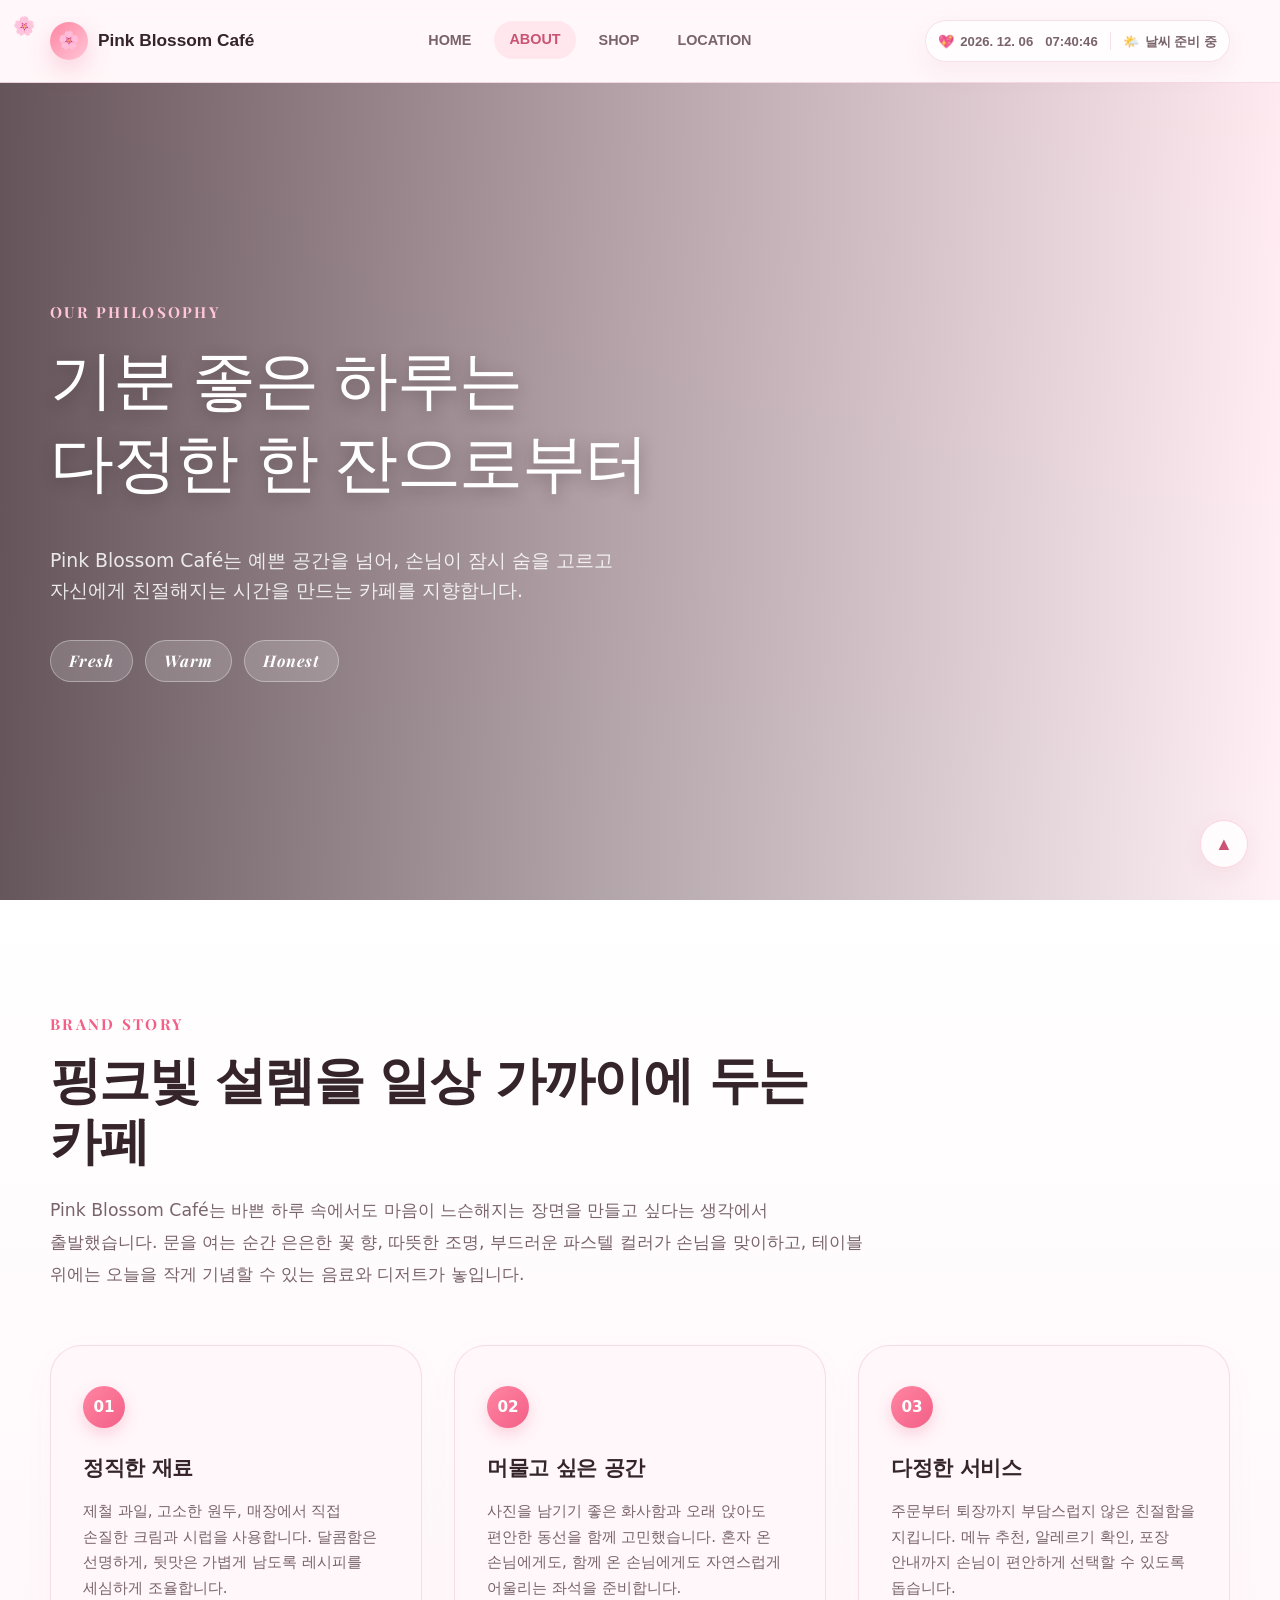
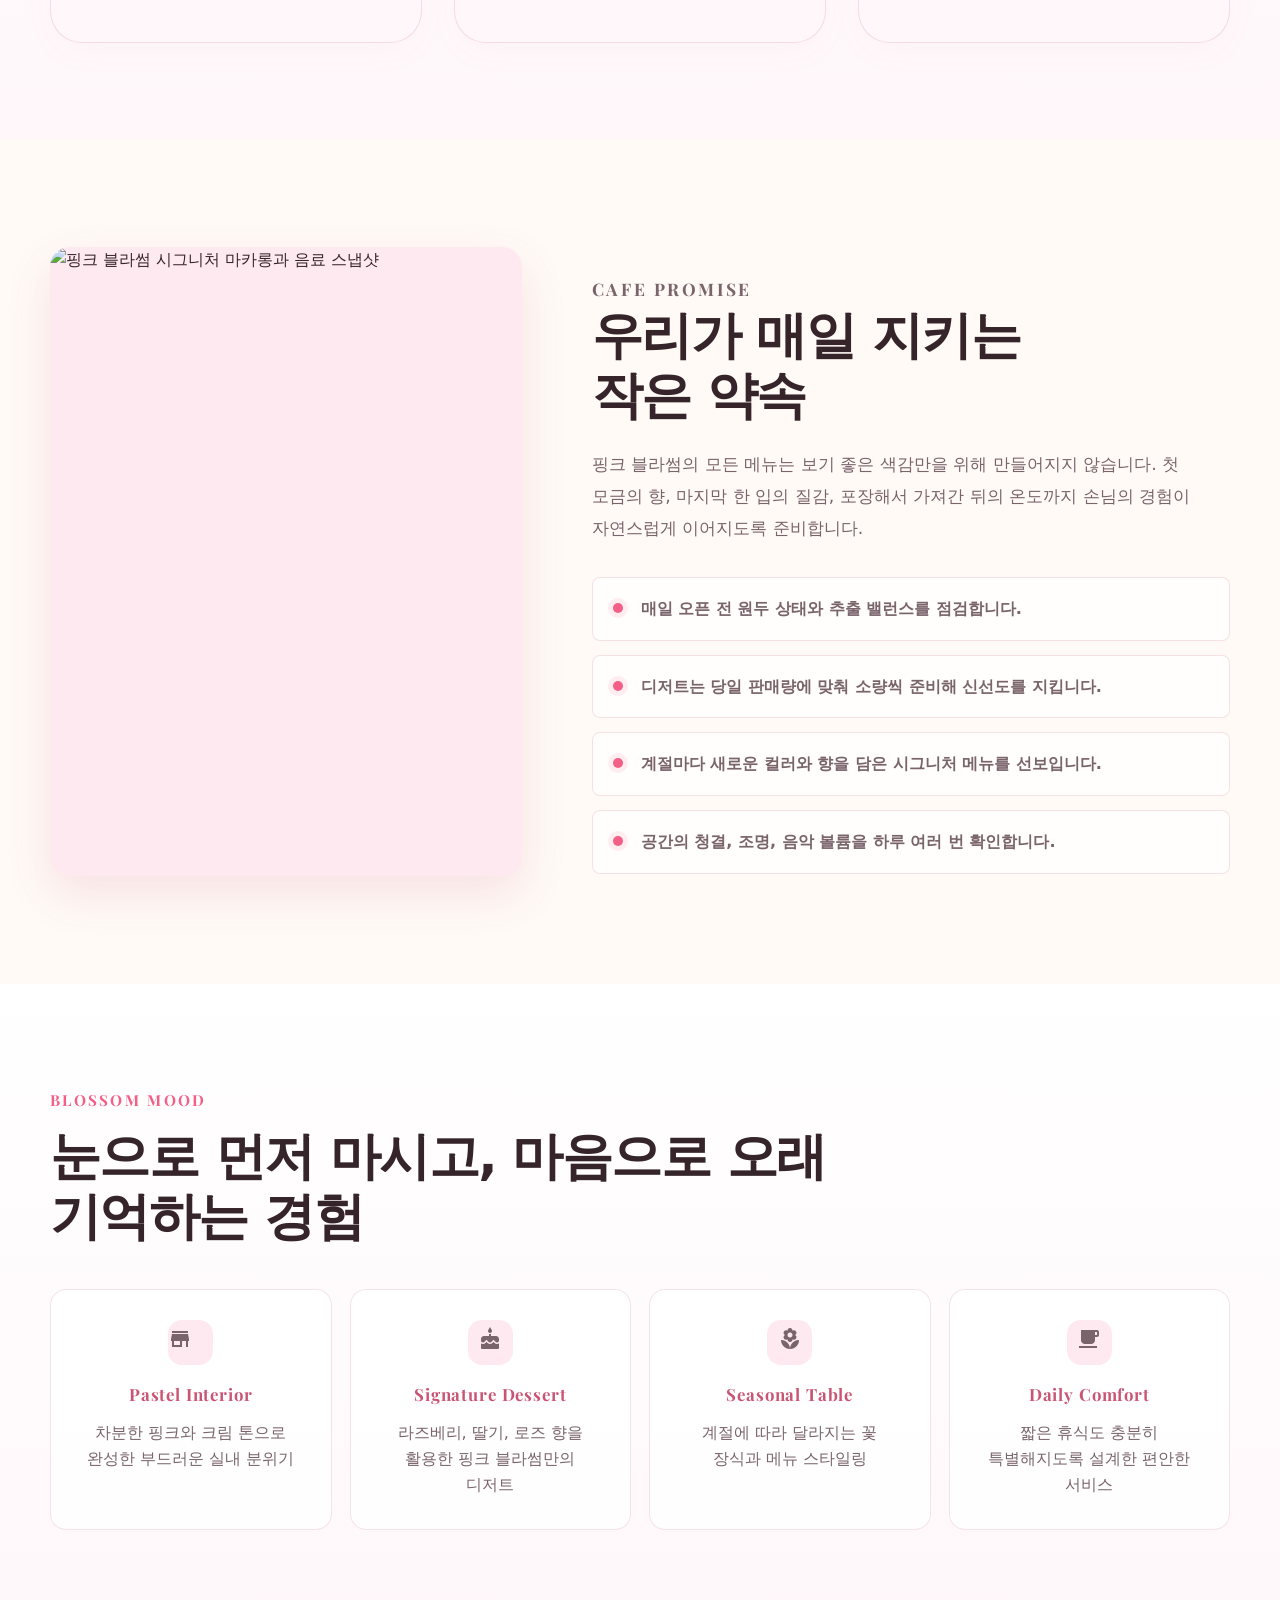
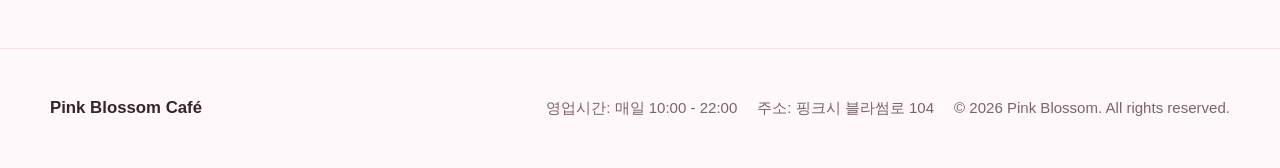
==== about.html @ 277e0fad "first commit: 핑크 블라썸 카페" ====
<!DOCTYPE html>
<html lang="ko">
<head>
    <meta charset="UTF-8">
    <meta name="viewport" content="width=device-width, initial-scale=1.0">
    <title>About | Pink Blossom Cafe</title>
    <link rel="stylesheet" href="./css/reset.css" />
    <link rel="stylesheet" href="./css/common.css" />
    <link rel="stylesheet" href="./css/about.css" />
    <link rel="stylesheet" href="https://fonts.googleapis.com/icon?family=Material+Icons">
</head>
<body>
    <header class="site-header">
        <nav class="gnb">
            <a href="index.html" class="brand">
                <span class="brand-mark">🌸</span>
                <span>Pink Blossom Café</span>
            </a>
            <ul class="nav-links">
                <li><a href="index.html">HOME</a></li>
                <li><a href="about.html" class="active">ABOUT</a></li>
                <li><a href="shop.html">SHOP</a></li>
                <li><a href="location.html">LOCATION</a></li>
            </ul>
                       <div class="status-widget">
        <div class="status-item">
            💖 <span id="date-text">0000. 00. 00</span> 
            <span id="clock-text" style="margin-left: 6px;">00:00:00</span>
        </div>
        <div class="status-divider"></div>
        <div class="status-item">🌤️ <span id="weather-text">날씨 불러오는 중</span></div>
    </div>
        </nav>
    </header>

    <main class="about-page">
        <section class="belief-slider" aria-labelledby="about-hero-title">
            <div class="slides" aria-hidden="true">
                <div class="slide is-first">
                    <img src="https://images.unsplash.com/photo-1554118811-1e0d58224f24?auto=format&fit=crop&w=1600&q=85" alt="">
                </div>
                <div class="slide is-second">
                    <img src="https://images.unsplash.com/photo-1495474472287-4d71bcdd2085?auto=format&fit=crop&w=1600&q=85" alt="">
                </div>
                <div class="slide is-third">
                    <img src="https://images.unsplash.com/photo-1488477181946-6428a0291777?auto=format&fit=crop&w=1600&q=85" alt="">
                </div>
            </div>

            <div class="belief-content">
                <p class="section-kicker">Our Philosophy</p>
                <h1 id="about-hero-title">기분 좋은 하루는<br/> 다정한 한 잔으로부터</h1>
                <p>
                    Pink Blossom Café는 예쁜 공간을 넘어, 손님이 잠시 숨을 고르고
                    자신에게 친절해지는 시간을 만드는 카페를 지향합니다.
                </p>
                <div class="belief-points" aria-label="Pink Blossom Cafe values">
                    <span>Fresh</span>
                    <span>Warm</span>
                    <span>Honest</span>
                </div>
            </div>
        </section>

        <section class="about-story">
            <div class="about-inner">
                <div class="story-lead">
                    <p class="section-kicker">Brand Story</p>
                    <h2>핑크빛 설렘을 일상 가까이에 두는 카페</h2>
                    <p>
                        Pink Blossom Café는 바쁜 하루 속에서도 마음이 느슨해지는 장면을
                        만들고 싶다는 생각에서 출발했습니다. 문을 여는 순간 은은한 꽃 향,
                        따뜻한 조명, 부드러운 파스텔 컬러가 손님을 맞이하고, 테이블 위에는
                        오늘을 작게 기념할 수 있는 음료와 디저트가 놓입니다.
                    </p>
                </div>

                <div class="story-grid">
                    <article class="story-card">
                        <span class="card-number">01</span>
                        <h3>정직한 재료</h3>
                        <p>
                            제철 과일, 고소한 원두, 매장에서 직접 손질한 크림과 시럽을 사용합니다.
                            달콤함은 선명하게, 뒷맛은 가볍게 남도록 레시피를 세심하게 조율합니다.
                        </p>
                    </article>
                    <article class="story-card">
                        <span class="card-number">02</span>
                        <h3>머물고 싶은 공간</h3>
                        <p>
                            사진을 남기기 좋은 화사함과 오래 앉아도 편안한 동선을 함께 고민했습니다.
                            혼자 온 손님에게도, 함께 온 손님에게도 자연스럽게 어울리는 좌석을 준비합니다.
                        </p>
                    </article>
                    <article class="story-card">
                        <span class="card-number">03</span>
                        <h3>다정한 서비스</h3>
                        <p>
                            주문부터 퇴장까지 부담스럽지 않은 친절함을 지킵니다. 메뉴 추천,
                            알레르기 확인, 포장 안내까지 손님이 편안하게 선택할 수 있도록 돕습니다.
                        </p>
                    </article>
                </div>
            </div>
        </section>

<section class="promise-section">
    <div class="about-inner promise-layout">
        <div class="promise-image">
            <img src="https://images.unsplash.com/photo-1559925393-8be0ec4767c8?auto=format&fit=crop&w=600&q=85" alt="핑크 블라썸 시그니처 마카롱과 음료 스냅샷">
        </div>
        <div class="promise-copy">
            <p class="section-kicker">Cafe Promise</p>
            <h2>우리가 매일 지키는<br/> 작은 약속</h2>
            <p>
                핑크 블라썸의 모든 메뉴는 보기 좋은 색감만을 위해 만들어지지 않습니다.
                첫 모금의 향, 마지막 한 입의 질감, 포장해서 가져간 뒤의 온도까지
                손님의 경험이 자연스럽게 이어지도록 준비합니다.
            </p>
            <ul class="promise-list">
                <li>매일 오픈 전 원두 상태와 추출 밸런스를 점검합니다.</li>
                <li>디저트는 당일 판매량에 맞춰 소량씩 준비해 신선도를 지킵니다.</li>
                <li>계절마다 새로운 컬러와 향을 담은 시그니처 메뉴를 선보입니다.</li>
                <li>공간의 청결, 조명, 음악 볼륨을 하루 여러 번 확인합니다.</li>
            </ul>
        </div>
    </div>
</section>

        <section class="mood-section">
            <div class="about-inner">
                <div class="mood-header">
                    <p class="section-kicker">Blossom Mood</p>
                    <h2>눈으로 먼저 마시고, 마음으로 오래 기억하는 경험</h2>
                </div>
               <div class="mood-grid">
            <div class="mood-item">
                <span class="material-icons mood-icon">storefront</span>
                <strong>Pastel Interior</strong>
                <span>차분한 핑크와 크림 톤으로 완성한 부드러운 실내 분위기</span>
            </div>
            <div class="mood-item">
                <span class="material-icons mood-icon">cake</span>
                <strong>Signature Dessert</strong>
                <span>라즈베리, 딸기, 로즈 향을 활용한 핑크 블라썸만의 디저트</span>
            </div>
            <div class="mood-item">
                <span class="material-icons mood-icon">local_florist</span>
                <strong>Seasonal Table</strong>
                <span>계절에 따라 달라지는 꽃 장식과 메뉴 스타일링</span>
            </div>
            <div class="mood-item">
                <span class="material-icons mood-icon">local_cafe</span>
                <strong>Daily Comfort</strong>
                <span>짧은 휴식도 충분히 특별해지도록 설계한 편안한 서비스</span>
            </div>
        </div>
            </div>
        </section>
    </main>

    <footer class="site-footer">
        <div class="footer-inner">
            <div class="footer-brand">Pink Blossom Café</div>
            <ul class="footer-info">
                <li>영업시간: 매일 10:00 - 22:00</li>
                <li>주소: 핑크시 블라썸로 104</li>
                <li>© 2026 Pink Blossom. All rights reserved.</li>
            </ul>
        </div>
    </footer>

        <!-- 첫번째 화면으로 돌아가기 -->
        <div class="back" onclick="window.scrollTo({top: 0, behavior: 'smooth'});"></div>

        <!-- 마우스 이벤트 -->
        <div class="cursor-follower"></div> 

    <script src="js/main.js"></script>
</body>
</html>
---- css/common.css ----
/* css/common.css */

/* 구글 웹폰트 및 프리텐다드 불러오기 */
@import url('https://fonts.googleapis.com/css2?family=Playfair+Display:ital,wght@0,400..900;1,400..900&display=swap');
@import url("https://cdn.jsdelivr.net/gh/orioncactus/pretendard@v1.3.9/dist/web/static/pretendard.css");

/* 2. 전역 본문 폰트 지정 (기본값은 깔끔한 프리텐다드로!) */
body {
    font-family: "Pretendard", -apple-system, BlinkMacSystemFont, system-ui, Roboto, sans-serif;
}

/* 메인 타이틀이나 영어로 된 헤드라인에만 Playfair Display 적용 */
.hero-title span, 
.section-title,
.shop-title,
.story-subtitle {
    font-family: 'Playfair Display', Georgia, serif;
    font-style: italic; 
}

/* 1. 디자인 시스템 변수 및 전역 초기화 */
:root {
    --pink-50: #fff7fa;
    --pink-100: #ffe9f0;
    --pink-200: #ffd3df;
    --pink-400: #ff85a2;
    --pink-500: #f35f87;
    --rose: #c95473;
    --cream: #fffaf6;
    --ink: #35252b;
    --muted: #7a646c;
    --line: rgba(201, 84, 115, 0.16);
    --shadow: 0 18px 45px rgba(201, 84, 115, 0.14);
}

* {
    box-sizing: border-box;
}

html {
    scroll-behavior: smooth;
}

body {
    margin: 0;
    padding-top: 82px;
    color: var(--ink);
    font-family: "Pretendard", "Noto Sans KR", "Apple SD Gothic Neo", Arial, sans-serif;
    line-height: 1.6;
    background: linear-gradient(180deg, var(--pink-50) 0%, #ffffff 48%, var(--cream) 100%);
}

a {
    color: inherit;
    text-decoration: none;
}

img {
    display: block;
    width: 100%;
    height: 100%;
    object-fit: cover;
}

/* 2. 상단 헤더 & 네비게이션 (GNB) */
.site-header {
    position: fixed;
    top: 0;
    left: 0;
    right: 0;
    z-index: 20;
    border-bottom: 1px solid var(--line);
    background: rgba(255, 247, 250, 0.88);
    backdrop-filter: blur(18px);
}

.gnb {
    display: flex;
    align-items: center;
    justify-content: space-between;
    gap: 28px;
    width: min(1180px, calc(100% - 40px));
    min-height: 82px;
    margin: 0 auto;
}

.brand {
    display: inline-flex;
    align-items: center;
    gap: 10px;
    font-size: 1.08rem;
    font-weight: 800;
    white-space: nowrap;
}

.brand-mark {
    display: grid;
    width: 38px;
    height: 38px;
    place-items: center;
    border-radius: 50%;
    color: #ffffff;
    background: linear-gradient(135deg, var(--pink-400), #ffc6d7);
    box-shadow: 0 10px 24px rgba(243, 95, 135, 0.25);
}

.nav-links {
    display: flex;
    align-items: center;
    justify-content: center;
    gap: 8px;
    margin: 0;
    padding: 0;
    list-style: none;
}

.nav-links a {
    display: inline-flex;
    align-items: center;
    min-height: 38px;
    padding: 0 15px;
    border-radius: 999px;
    color: var(--muted);
    font-size: 0.9rem;
    font-weight: 700;
    transition: color 180ms ease, background-color 180ms ease, transform 180ms ease;
}

.nav-links a:hover,
.nav-links a:focus-visible,
.nav-links a.active {
    color: var(--rose);
    background: rgba(255, 133, 162, 0.14);
    transform: translateY(-1px);
    outline: none;
}

/* 3. 날씨 & 시간 위젯 */
.status-widget {
    display: flex;
    align-items: center;
    gap: 12px;
    min-height: 42px;
    padding: 7px 12px;
    border: 1px solid var(--line);
    border-radius: 999px;
    color: var(--muted);
    background: rgba(255, 255, 255, 0.72);
    box-shadow: 0 10px 26px rgba(201, 84, 115, 0.08);
    font-size: 0.82rem;
    font-weight: 700;
    white-space: nowrap;
}

.status-item {
    display: inline-flex;
    align-items: center;
    gap: 6px;
}

.status-divider {
    width: 1px;
    height: 18px;
    background: var(--line);
}

/* 4. 하단 푸터 */
.site-footer {
    padding: 46px 0;
    border-top: 1px solid var(--line);
    background: #fff7fa;
}

.footer-inner {
    display: flex;
    align-items: center;
    justify-content: space-between;
    gap: 28px;
    width: min(1180px, calc(100% - 40px));
    margin: 0 auto;
    color: var(--muted);
    font-size: 0.94rem;
}

.footer-brand {
    color: var(--ink);
    font-size: 1.05rem;
    font-weight: 900;
}

.footer-info {
    display: flex;
    flex-wrap: wrap;
    justify-content: flex-end;
    gap: 10px 20px;
    margin: 0;
    padding: 0;
    list-style: none;
}

/* 5. 헤더/푸터 반응형 미디어쿼리 */
@media (max-width: 920px) {
    body { padding-top: 132px; }
    .gnb { flex-wrap: wrap; justify-content: center; gap: 12px 18px; padding: 14px 0; }
    .brand { flex: 1 1 100%; justify-content: center; }
    .footer-inner { align-items: flex-start; flex-direction: column; }
    .footer-info { justify-content: flex-start; }
}

@media (max-width: 640px) {
    body { padding-top: 178px; }
    .gnb { width: min(100% - 28px, 1180px); }
    .nav-links { width: 100%; justify-content: space-between; gap: 2px; }
    .nav-links a { padding: 0 9px; font-size: 0.78rem; }
    .status-widget { width: 100%; justify-content: center; border-radius: 18px; white-space: normal; }
    .footer-inner { width: min(100% - 28px, 1180px); }
}


/* css/common.css 맨 하단 교체 부착 */

.back {
    /* 1. 화면 우측 하단에 완벽한 원형으로 고정 */
    position: fixed;
    right: 32px;
    bottom: 32px;
    width: 48px;  /* 가로세로 똑같이 줘서 예쁜 정원 만들기 */
    height: 48px;
    z-index: 100;
    
    /* 2. 핑크 블라썸 특유의 맑고 영롱한 유리 효과 */
    background: rgba(255, 255, 255, 0.85);
    backdrop-filter: blur(8px);
    border: 1px solid var(--pink-200);
    border-radius: 50%; /* 완벽한 동그라미 */
    
    /* 3. 내부 화살표(▲) 정중앙 정렬 및 스타일 */
    display: flex;
    align-items: center;
    justify-content: center;
    color: var(--rose);
    font-size: 18px;
    cursor: pointer;
    box-shadow: 0 6px 20px rgba(201, 84, 115, 0.08);
    
    /* 4. 꾸물거림 없는 깔끔한 직선/곡선 모션 세팅 */
    transform: translateY(0);
    /* 찌그러지는 scale 대신 위치(transform)와 부드러운 색상 변화만 타겟팅 */
    transition: transform 0.3s cubic-bezier(0.25, 1, 0.5, 1), 
                background-color 0.2s ease, 
                color 0.2s ease, 
                box-shadow 0.2s ease;
}

/* 텍스트 대신 깔끔하게 위를 가리키는 화살표 기호 가상요소로 심기 */
.back::before {
    content: '▲'; /* 가상 요소로 화살표 배치 */
    font-family: sans-serif;
}

/* 마우스 올렸을 때 (Hover) */
.back:hover {
    background: var(--pink-500);
    color: #ffffff;
    border-color: var(--pink-500);
    box-shadow: 0 10px 24px rgba(243, 95, 135, 0.25);
    
    /* ★ 꾸물거리지 않게 scale(크기 변화)은 빼버리고, 위로 5px만 쇽- 깔끔하게 리프팅! */
    transform: translateY(-5px); 
}

/* 클릭하는 순간 (Active) */
.back:active {
    /* 누르면 제자리로 슥 내려앉는 직관적인 피드백 */
    transform: translateY(-1px);
    background: var(--rose);
    border-color: var(--rose);
}


/* =========================================================
    마우스를 따라다니는 커서 팔로워 스타일
   ========================================================= */
.cursor-follower {
    position: fixed;
    top: 0;
    left: 0;
    width: 24px;
    height: 24px;
    z-index: 9999;
    pointer-events: none; 
    display: flex;
    align-items: center;
    justify-content: center;
    font-size: 18px;
    line-height: 1;
    margin-left: 12px;
    margin-top: 14px;
    opacity: 0.85;
    transition: transform 0.14s cubic-bezier(0.215, 0.610, 0.355, 1);
    will-change: transform;
}
---- css/about.css ----
@import url('https://fonts.googleapis.com/css2?family=Playfair+Display:ital,wght@0,400..900;1,400..900&display=swap');
@import url("https://cdn.jsdelivr.net/gh/orioncactus/pretendard@v1.3.9/dist/web/static/pretendard.css");
@import url('https://fonts.googleapis.com/css2?family=Nanum+Handwriting&family=Gowun+Batang&display=swap');
@import url("https://cdn.jsdelivr.net/gh/orioncactus/pretendard@v1.3.9/dist/web/static/pretendard.css");
@font-face {
    font-family: 'EarlySummerFloweringTreeV20JangHyeri';
    src: url('https://cdn.jsdelivr.net/gh/projectnoonnu/2604-1@1.0/Asummerflowertree-Bold.woff2') format('woff2');
    font-weight: normal;
    font-display: swap;
}
.about-page {
    overflow: hidden;
}

.about-inner {
    width: min(1180px, calc(100% - 40px));
    margin: 0 auto;
}

.section-kicker {
    margin: 0 0 14px;
    color: var(--pink-500);
    font-size: 0.95rem;
    font-weight: 900;
    letter-spacing: 0.12em;
    text-transform: uppercase;
}

.belief-slider {
    position: relative;
    min-height: calc(100vh - 82px);
    display: grid;
    align-items: center;
    isolation: isolate;
    background: var(--pink-100);
}

.slides,
.slide {
    position: absolute;
    inset: 0;
}

.slides {
    z-index: 0;
    overflow: hidden;
}

.slide {
    opacity: 0;
    transform: scale(1.04);
    animation: aboutSlide 18s infinite;
}

.slide img {
    filter: saturate(0.95) brightness(0.82);
}

.slide.is-second {
    animation-delay: 6s;
}

.slide.is-third {
    animation-delay: 12s;
}

.belief-slider::after {
    content: "";
    position: absolute;
    inset: 0;
    z-index: 1;
    background:
        linear-gradient(90deg, rgba(53, 37, 43, 0.76) 0%, rgba(53, 37, 43, 0.38) 47%, rgba(255, 233, 240, 0.18) 100%),
        linear-gradient(180deg, rgba(255, 247, 250, 0.04) 0%, rgba(255, 247, 250, 0.72) 100%);
}

.belief-content {
    position: relative;
    z-index: 2;
    width: min(1180px, calc(100% - 40px));
    margin: 0 auto;
    padding: 80px 0;
    color: #ffffff;
}

.belief-content .section-kicker {
    color: #ffc6d7;
}

.belief-content h1 {
    max-width: 780px;
    margin: 0;
    font-size: clamp(2.7rem, 6vw, 5.6rem);
    line-height: 1.08;
    letter-spacing: 0;
}

.belief-content p:not(.section-kicker) {
    max-width: 620px;
    margin: 26px 0 34px;
    color: rgba(255, 255, 255, 0.86);
    font-size: clamp(1rem, 1.7vw, 1.18rem);
    word-break: keep-all;
}

.belief-points {
    display: flex;
    flex-wrap: wrap;
    gap: 12px;
}

.belief-points span {
    display: inline-flex;
    align-items: center;
    min-height: 42px;
    padding: 0 18px;
    border: 1px solid rgba(255, 255, 255, 0.35);
    border-radius: 999px;
    background: rgba(255, 255, 255, 0.16);
    backdrop-filter: blur(12px);
    font-weight: 800;
    cursor: pointer;
    transition: all 0.3s cubic-bezier(0.16, 1, 0.3, 1);
}

.belief-points span:hover {
    color: var(--pink-500);
    background: rgba(255, 255, 255, 0.92);    
    border-color: var(--pink-200);            
    transform: translateY(-2px);              
    box-shadow: 0 8px 20px rgba(255, 233, 240, 0.3); 
}

.about-story {
    padding: 112px 0 96px;
    background: linear-gradient(180deg, #ffffff 0%, var(--pink-50) 100%);
}

.story-lead {
    max-width: 820px;
    margin-bottom: 54px;
}

.story-lead h2,
.promise-copy h2,
.mood-header h2 {
    margin: 0;
    color: var(--ink);
    font-size: clamp(2rem, 4vw, 3.5rem);
    line-height: 1.18;
    letter-spacing: 0;
    word-break: keep-all;
}

.story-lead p:not(.section-kicker),
.promise-copy p {
    margin: 24px 0 0;
    color: var(--muted);
    font-size: 1.08rem;
    line-height: 1.85;
    word-break: keep-all;
}

.story-grid {
    display: grid;
    grid-template-columns: repeat(auto-fit, minmax(300px, 1fr));
    gap: 32px;
    margin-top: 50px;
}

.story-card {
    position: relative;
    padding: 40px 32px;           
    background: var(--pink-50);  
    border: 1px solid var(--line);
    border-radius: 32px;          
    box-shadow: 0 10px 35px rgba(201, 84, 115, 0.03); 
    transform: translateY(0);
    transition: transform 0.4s cubic-bezier(0.16, 1, 0.3, 1), 
                box-shadow 0.4s ease, 
                background-color 0.3s ease;
}

.story-card:hover {
    transform: translateY(-8px);    
    background: #ffffff;  
    box-shadow: var(--shadow);
}

.card-number {
    display: inline-flex;
    align-items: center;
    justify-content: center;
    width: 42px;
    height: 42px;
    background: linear-gradient(135deg, var(--pink-400), var(--pink-500));
    color: #ffffff;
    font-size: 0.95rem;
    font-weight: 800;
    border-radius: 50%;
    box-shadow: 0 6px 15px rgba(243, 95, 135, 0.25);
    margin-bottom: 24px;       
}

.story-card h3 {
    margin: 0 0 14px;
    font-size: 1.3rem;
    font-weight: 800;
    color: var(--ink);
    letter-spacing: -0.02em;
}

.story-card p {
    margin: 0;
    font-size: 0.94rem;
    line-height: 1.7;
    color: var(--muted);
    word-break: keep-all;       
}

.promise-section {
    padding: 108px 0;
    background: #fffaf6;
}

.promise-layout {
    display: grid;
    grid-template-columns: minmax(280px, 0.85fr) minmax(0, 1.15fr); 
    gap: 70px;
    align-items: center;
}

.promise-image {
    overflow: hidden;
    width: 100%;
    aspect-ratio: 3 / 4;
    max-height: 640px;
    border-radius: 20px;
    box-shadow: var(--shadow);
    background: var(--pink-100);
}

.promise-image img {
    display: block;
    width: 100%;
    height: 100%;
    object-fit: cover; 
}

.promise-list {
    display: grid;
    gap: 14px;
    margin: 32px 0 0;
    padding: 0;
    list-style: none;
}

.promise-list li {
    position: relative;
    padding: 18px 20px 18px 48px;
    border: 1px solid var(--line);
    border-radius: 8px;
    color: var(--muted);
    background: rgba(255, 255, 255, 0.72);
    font-weight: 700;
    word-break: keep-all;
}

.promise-list li::before {
    content: "";
    position: absolute;
    left: 20px;
    top: 25px;
    width: 10px;
    height: 10px;
    border-radius: 50%;
    background: var(--pink-500);
    box-shadow: 0 0 0 5px rgba(255, 133, 162, 0.14);
    transform: translateY(0);
    transition: transform 0.4s cubic-bezier(0.16, 1, 0.3, 1), 
                box-shadow 0.4s ease, 
                background-color 0.3s ease;
}

.promise-list li:hover::before {
    background: var(--rose);                      
    box-shadow: 0 0 0 8px rgba(243, 95, 135, 0.3); 
    transform: translateY(-4px);                   
}


.mood-section {
    padding: 104px 0 118px;
    background: linear-gradient(180deg, #ffffff 0%, var(--pink-50) 100%);
}

.mood-header {
    max-width: 780px;
    margin-bottom: 42px;
}

.mood-grid {
    display: grid;
    grid-template-columns: repeat(4, minmax(0, 1fr));
    gap: 18px;
    width: 100%;
    justify-content: center;
}

.mood-item {
    min-height: 190px;
    display: flex;
    flex-direction: column;
    justify-content: space-between;
    padding: 26px;
    border: 1px solid var(--line);
    border-radius: 8px;
    background: rgba(255, 255, 255, 0.84);
}

.mood-item strong {
    color: var(--rose);
    font-size: 1.05rem;
}

.mood-item span {
    color: var(--muted);
    line-height: 1.65;
    word-break: keep-all;
}

.about-page {
    font-family: "Pretendard", -apple-system, BlinkMacSystemFont, system-ui, sans-serif;
}

.section-kicker,
.belief-points span,
.mood-item strong {
    font-family: 'Playfair Display', serif;
    font-weight: 700;
    letter-spacing: 0.05em;
}

.belief-points span {
    font-style: italic;
}

.belief-content h1 {
    font-family: 'EarlySummerFloweringTreeV20JangHyeri', cursive, sans-serif;
    font-size: 4.0rem; 
    font-weight: 400; 
    line-height: 1.3;
    letter-spacing: -0.02em;
    color: #ffffff;
    margin: 0 0 40px;
    text-shadow: 0 4px 15px rgba(53, 37, 43, 0.4);
}

.story-lead h2,
.promise-copy h2,
.mood-header h2 {
    letter-spacing: -0.03em;
}

.section-kicker {
    letter-spacing: 0.15em;
}

.mood-icon {
    font-size: 2.2rem;
    color: var(--pink-400);
    margin-bottom: 16px;
    background: var(--pink-100);
    width: 45px;
    height: 45px;
    display: inline-flex;
    align-items: center;
    justify-content: center;
    border-radius: 14px;
    transition: transform 0.3s ease, background-color 0.3s ease;
    margin-left: auto;
    margin-right: auto;
}


.mood-item {
    min-height: 240px;
    display: flex;
    flex-direction: column;
    justify-content: flex-start;
    align-items: center; 
    text-align: center; 
    
    border: 1px solid var(--line);
    border-radius: 16px;
    background: rgba(255, 255, 255, 0.84);
    transition: all 0.3s ease;
    padding: 30px;
}

.mood-item:hover {
    box-shadow: var(--shadow);
    background: #ffffff;
}

.mood-item:hover .mood-icon {
    color: #ffffff;
    background-color: var(--pink-500); 
}

.mood-item strong {
    margin-bottom: 12px;
    display: block;
}

@keyframes aboutSlide {
    0% {
        opacity: 0;
        transform: scale(1.04);
    }
    8% {
        opacity: 1;
    }
    34% {
        opacity: 1;
    }
    42% {
        opacity: 0;
        transform: scale(1.12);
    }
    100% {
        opacity: 0;
        transform: scale(1.12);
    }
}

@media (prefers-reduced-motion: reduce) {
    .slide {
        animation: none;
    }

    .slide.is-first {
        opacity: 1;
    }
}

@media (max-width: 920px) {
    .belief-slider {
        min-height: auto;
    }

    .belief-content {
        padding: 92px 0;
    }

    .story-grid,
    .promise-layout,
    .mood-grid {
        grid-template-columns: 1fr;
    }

    .promise-image {
        min-height: 420px;
    }

    .story-card {
        min-height: auto;
    }
}

@media (max-width: 640px) {
    .about-inner,
    .belief-content {
        width: min(100% - 28px, 1180px);
    }

    .about-story,
    .promise-section,
    .mood-section {
        padding: 76px 0;
    }

    .belief-content {
        padding: 74px 0;
    }

    .belief-content h1 {
        font-size: 2.45rem;
    }

    .promise-image {
        min-height: 330px;
    }
}
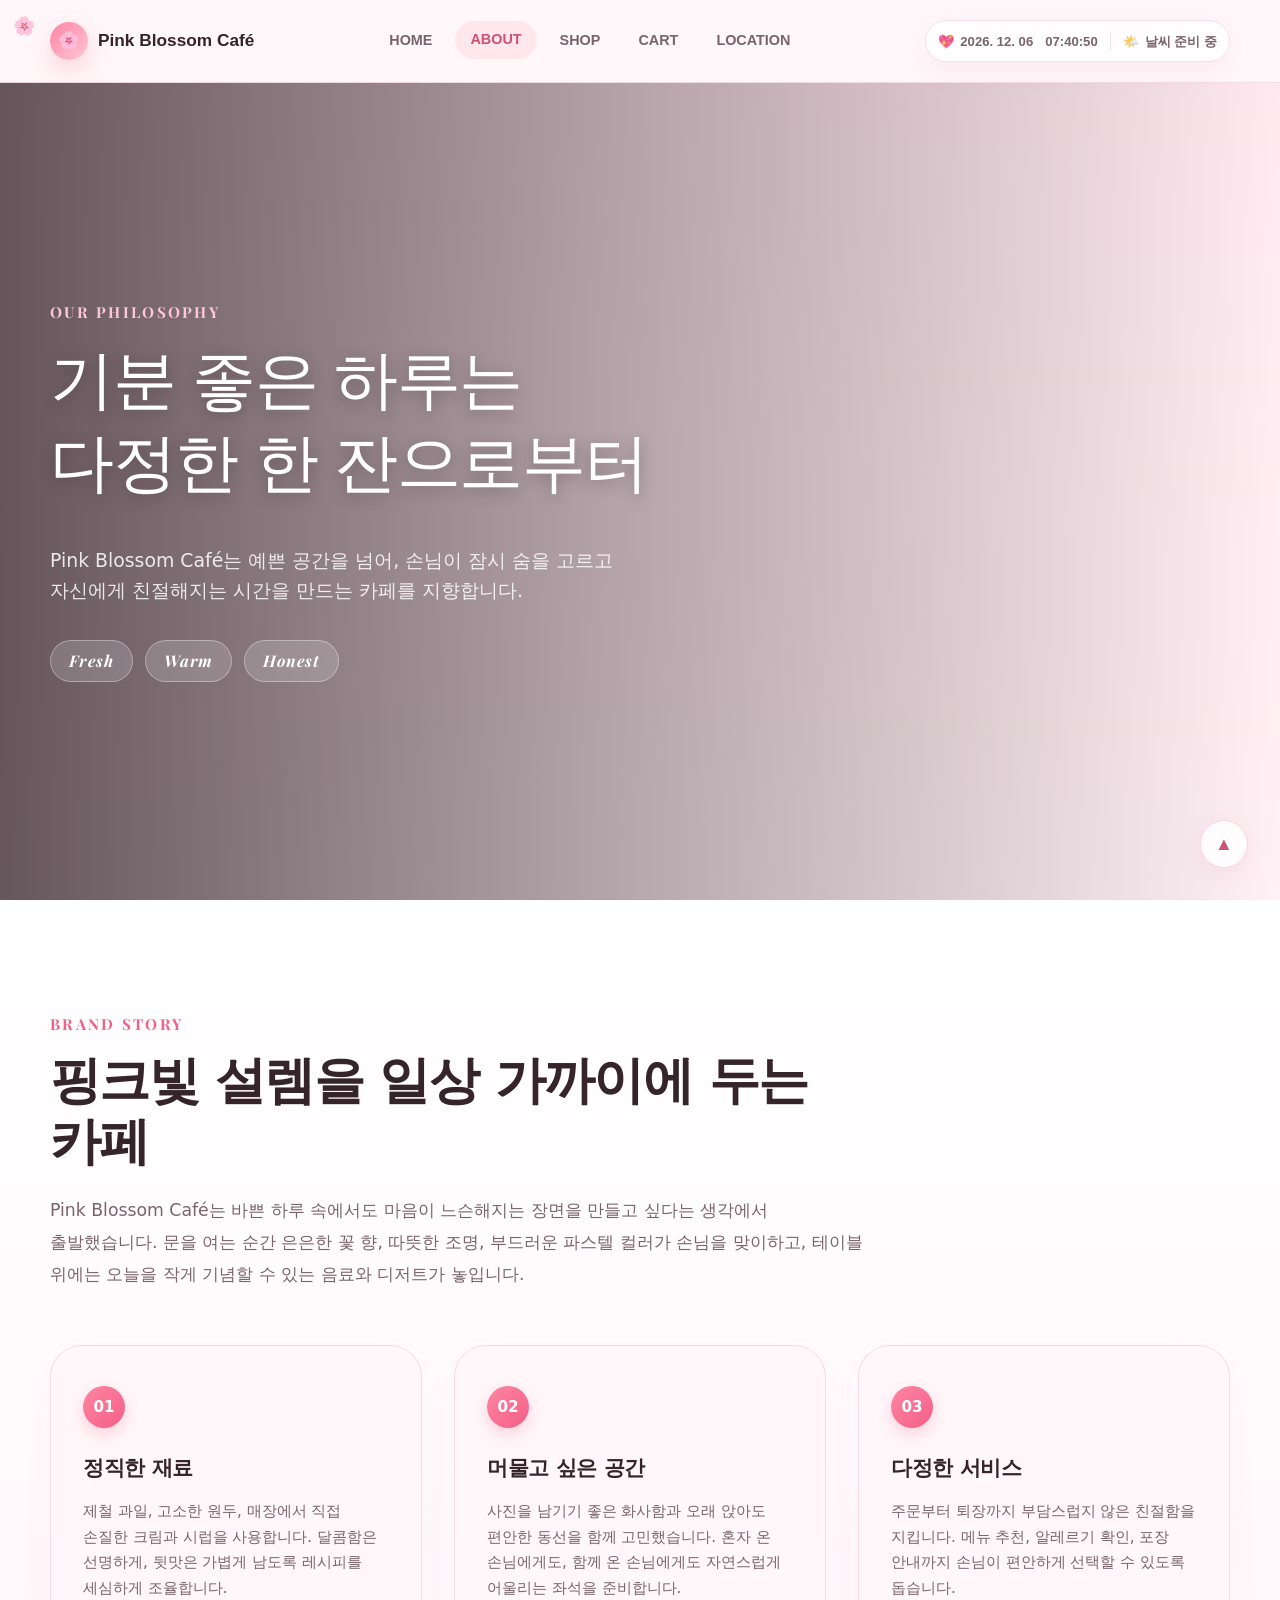
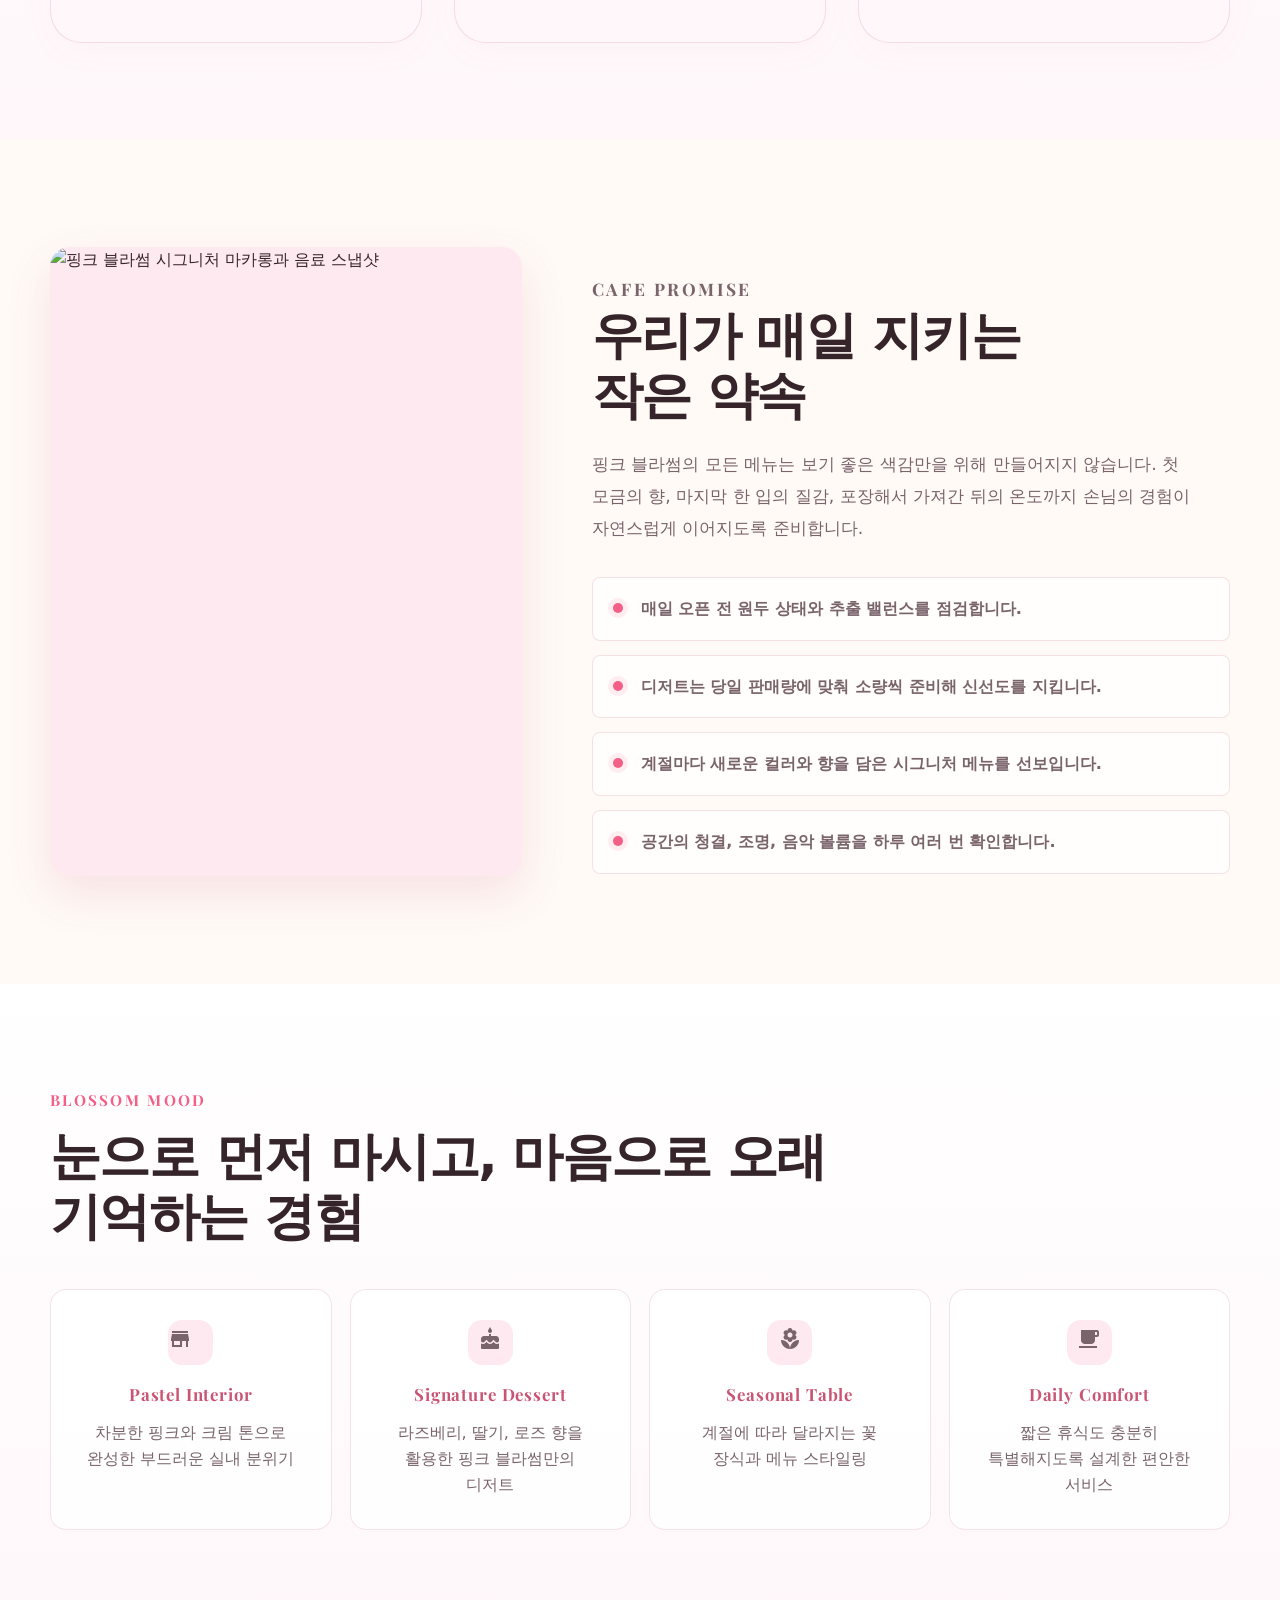
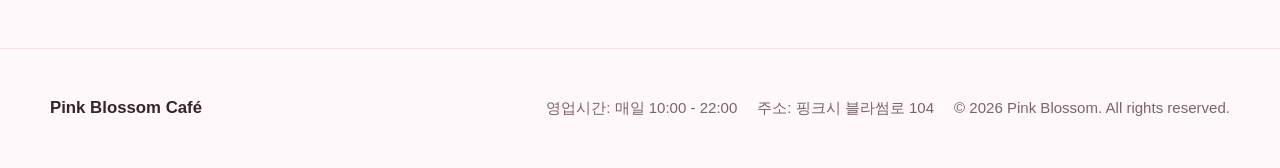
==== commit fb497fc3: "feat: 장바구니 페이지 생성 및 JSON 상품 연동 완료 🌸" ====
--- a/about.html
+++ b/about.html
@@ -20,6 +20,7 @@
                 <li><a href="index.html">HOME</a></li>
                 <li><a href="about.html" class="active">ABOUT</a></li>
                 <li><a href="shop.html">SHOP</a></li>
+                <li><a href="cart.html">CART</a></li>
                 <li><a href="location.html">LOCATION</a></li>
             </ul>
                        <div class="status-widget">
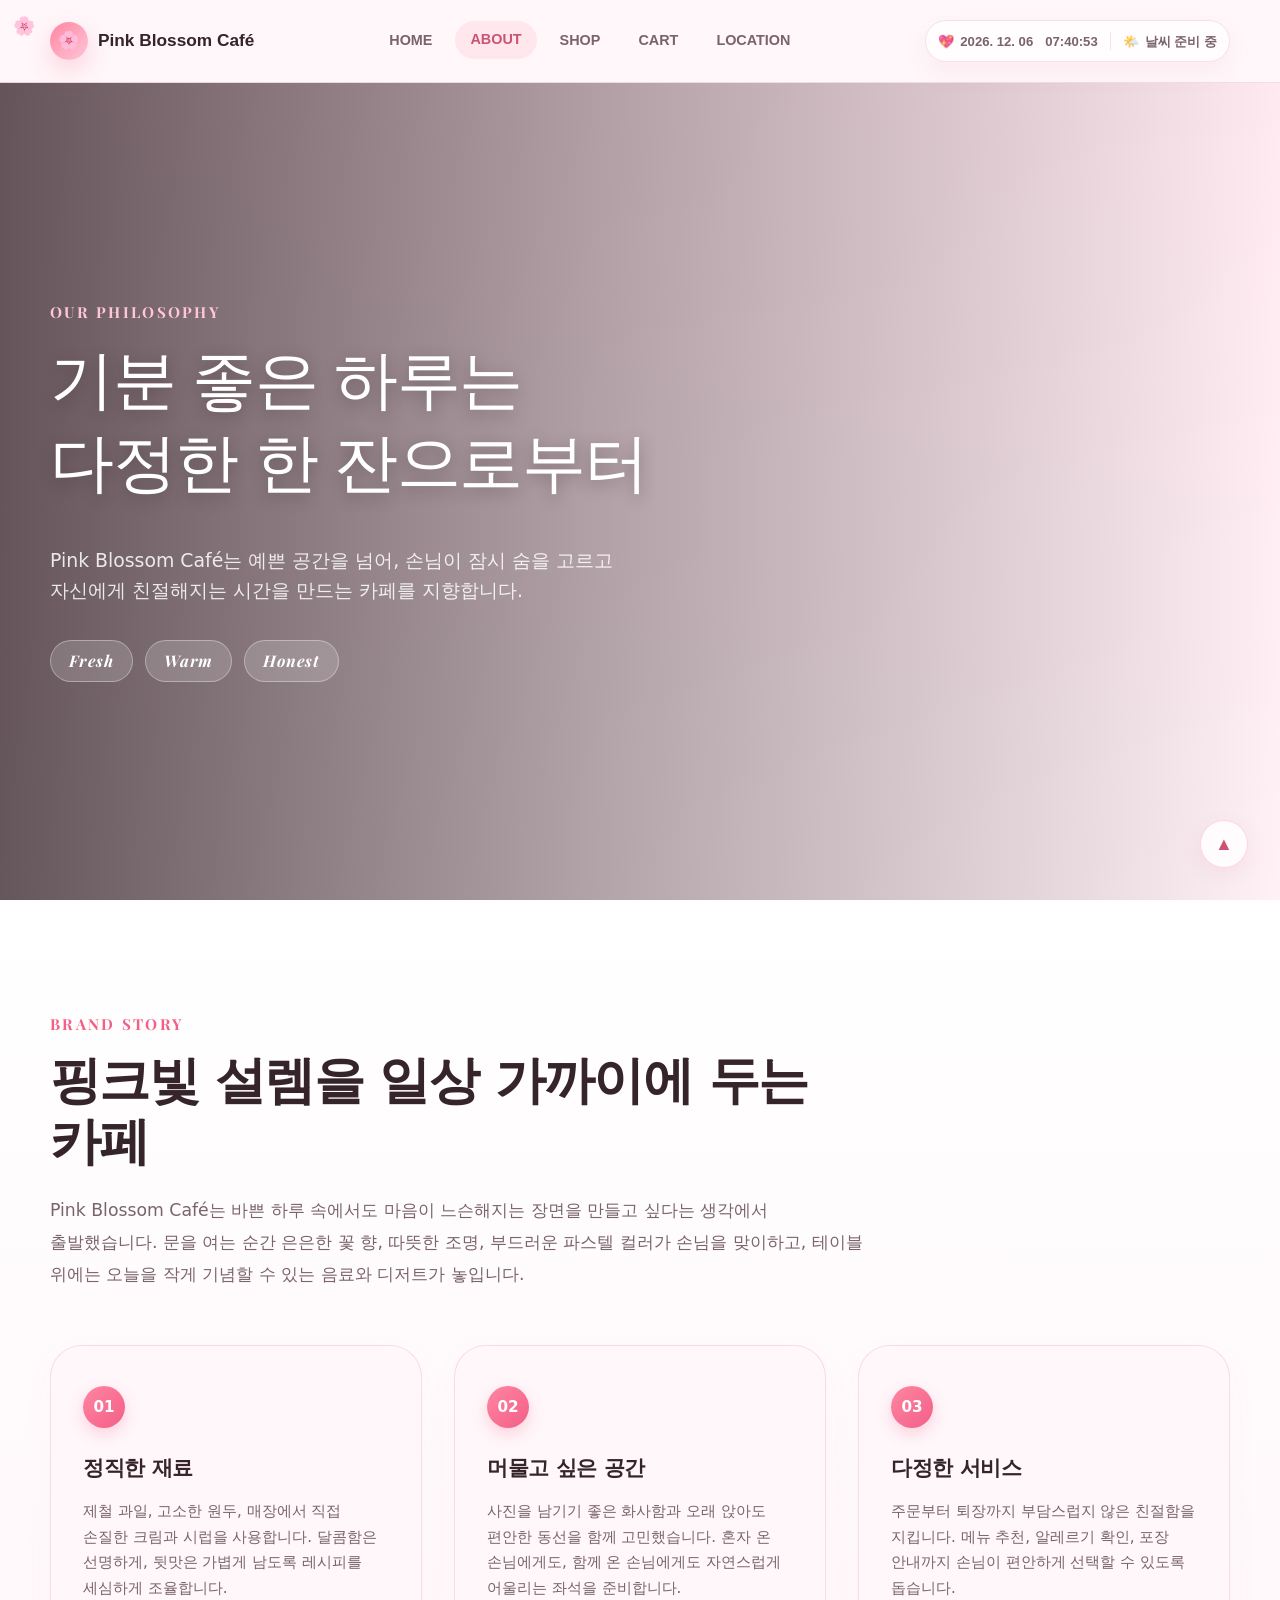
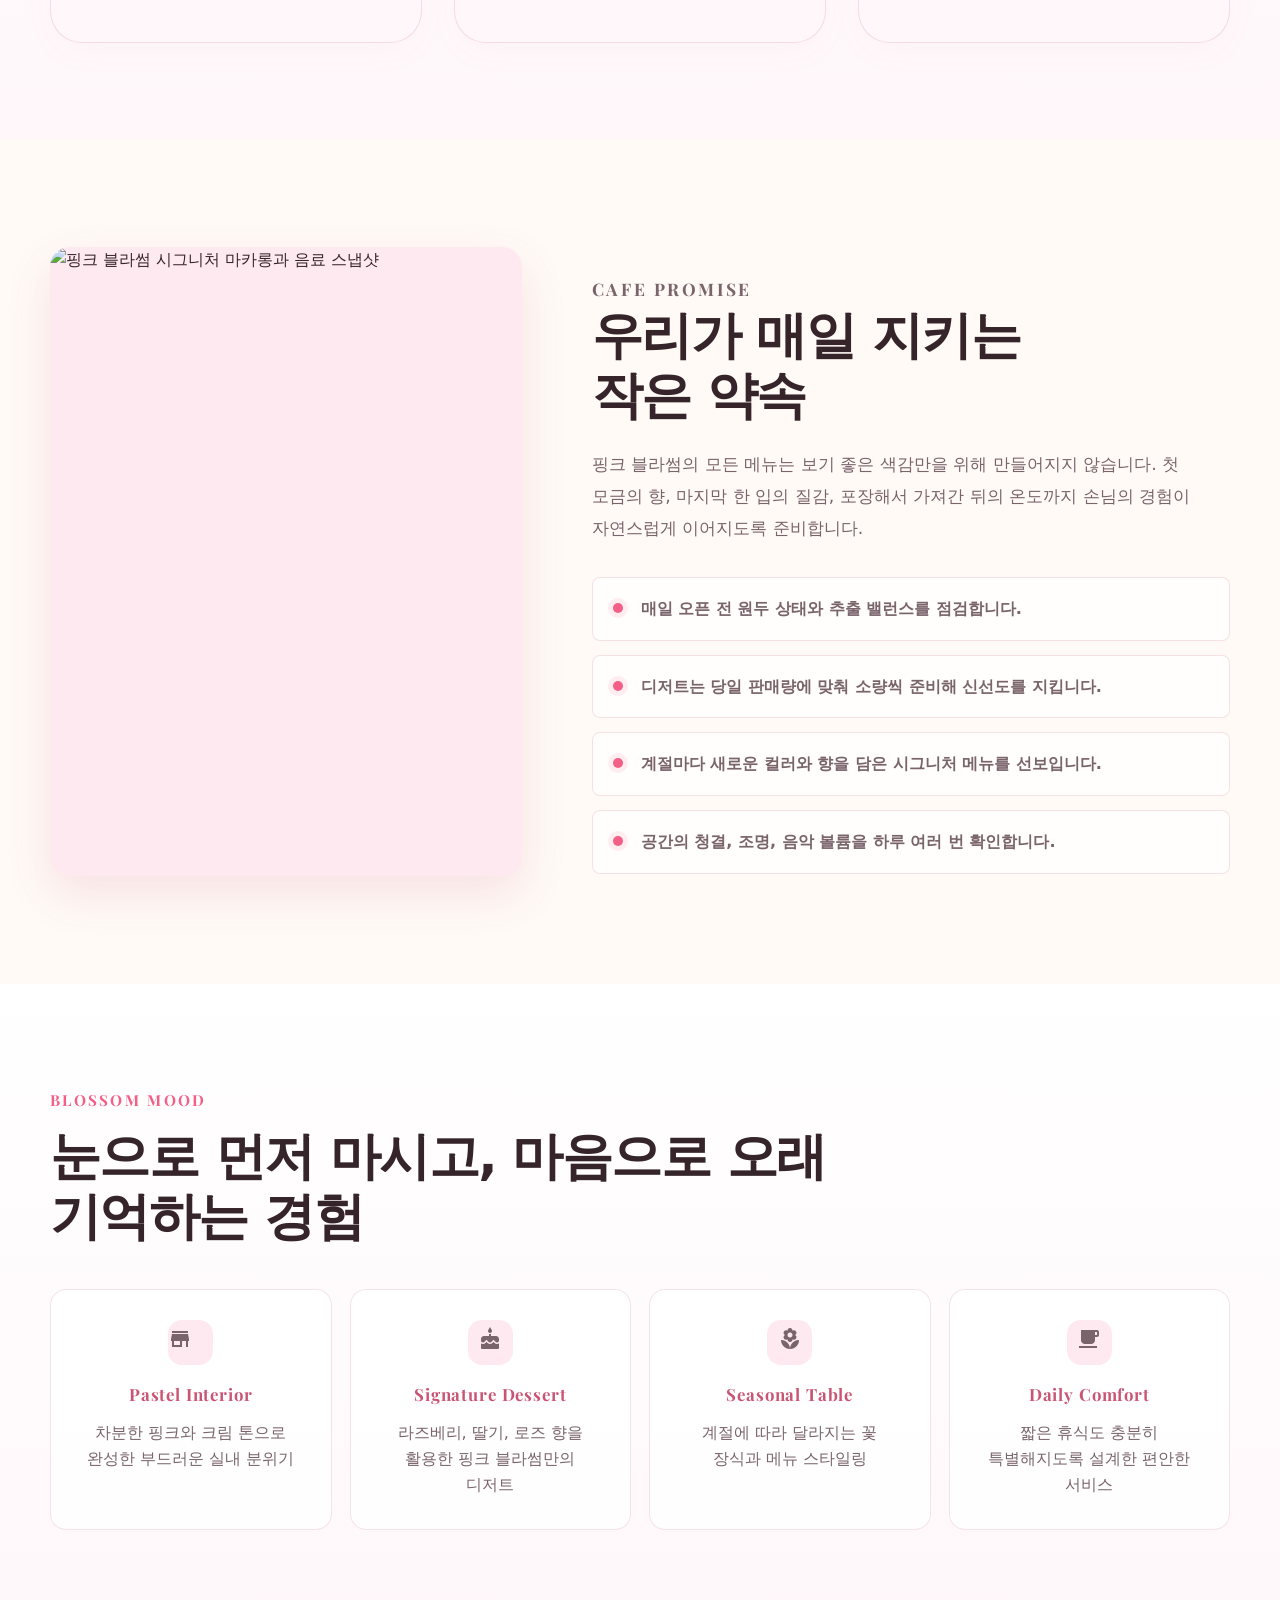
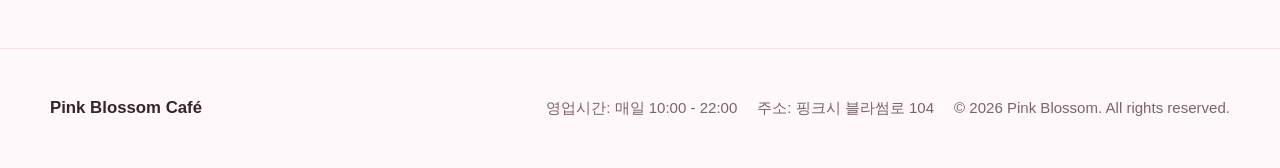
==== commit 938dea75: "feat: 3차 수정 완료" ====
--- a/about.html
+++ b/about.html
@@ -38,13 +38,13 @@
         <section class="belief-slider" aria-labelledby="about-hero-title">
             <div class="slides" aria-hidden="true">
                 <div class="slide is-first">
-                    <img src="https://images.unsplash.com/photo-1554118811-1e0d58224f24?auto=format&fit=crop&w=1600&q=85" alt="">
+                    <img src="https://images.unsplash.com/photo-1461988091159-192b6df7054f?q=80&w=1172&auto=format&fit=crop&ixlib=rb-4.1.0&ixid=M3wxMjA3fDB8MHxwaG90by1wYWdlfHx8fGVufDB8fHx8fA%3D%3D" alt="">
                 </div>
                 <div class="slide is-second">
-                    <img src="https://images.unsplash.com/photo-1495474472287-4d71bcdd2085?auto=format&fit=crop&w=1600&q=85" alt="">
+                    <img src="https://plus.unsplash.com/premium_photo-1664970900342-db136f37802b?q=80&w=1171&auto=format&fit=crop&ixlib=rb-4.1.0&ixid=M3wxMjA3fDB8MHxwaG90by1wYWdlfHx8fGVufDB8fHx8fA%3D%3D" alt="">
                 </div>
                 <div class="slide is-third">
-                    <img src="https://images.unsplash.com/photo-1488477181946-6428a0291777?auto=format&fit=crop&w=1600&q=85" alt="">
+                    <img src="https://images.unsplash.com/photo-1528697203043-733dafdaa316?q=80&w=1112&auto=format&fit=crop&ixlib=rb-4.1.0&ixid=M3wxMjA3fDB8MHxwaG90by1wYWdlfHx8fGVufDB8fHx8fA%3D%3D" alt="">
                 </div>
             </div>
 
